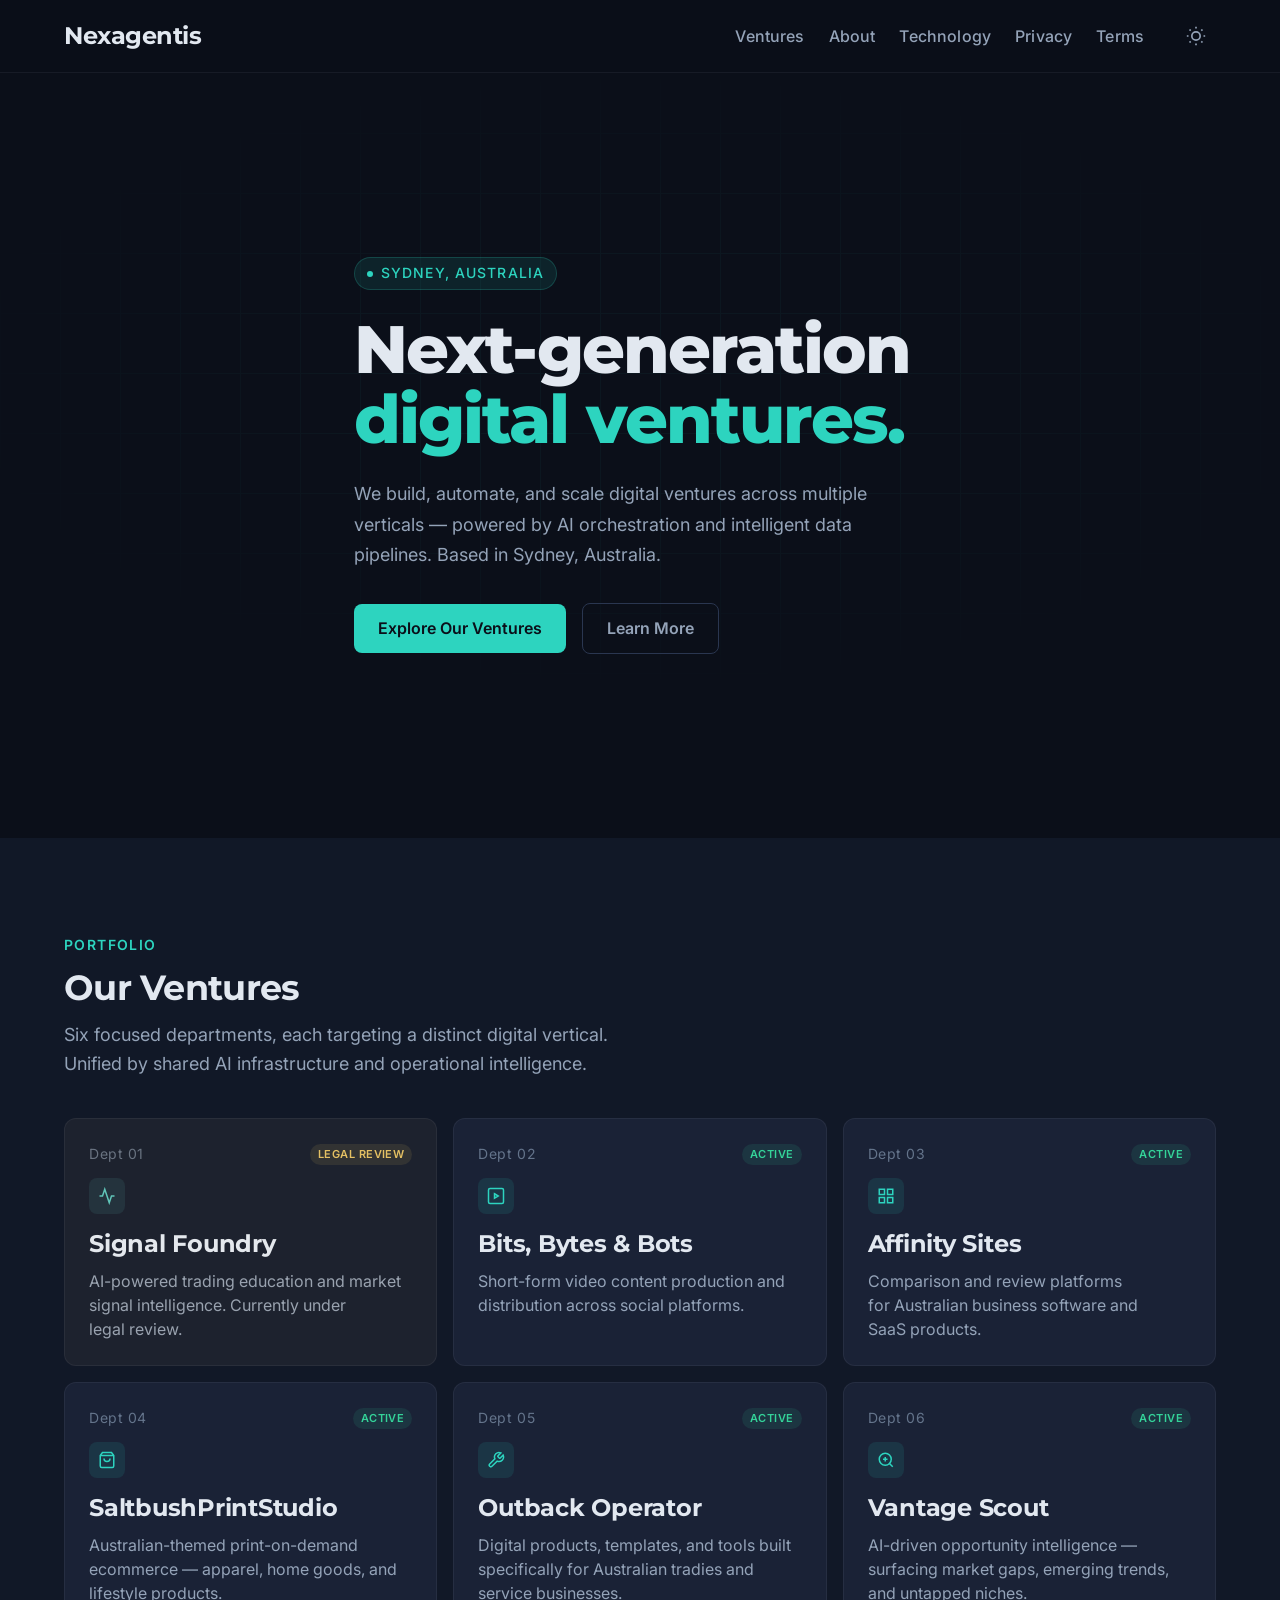
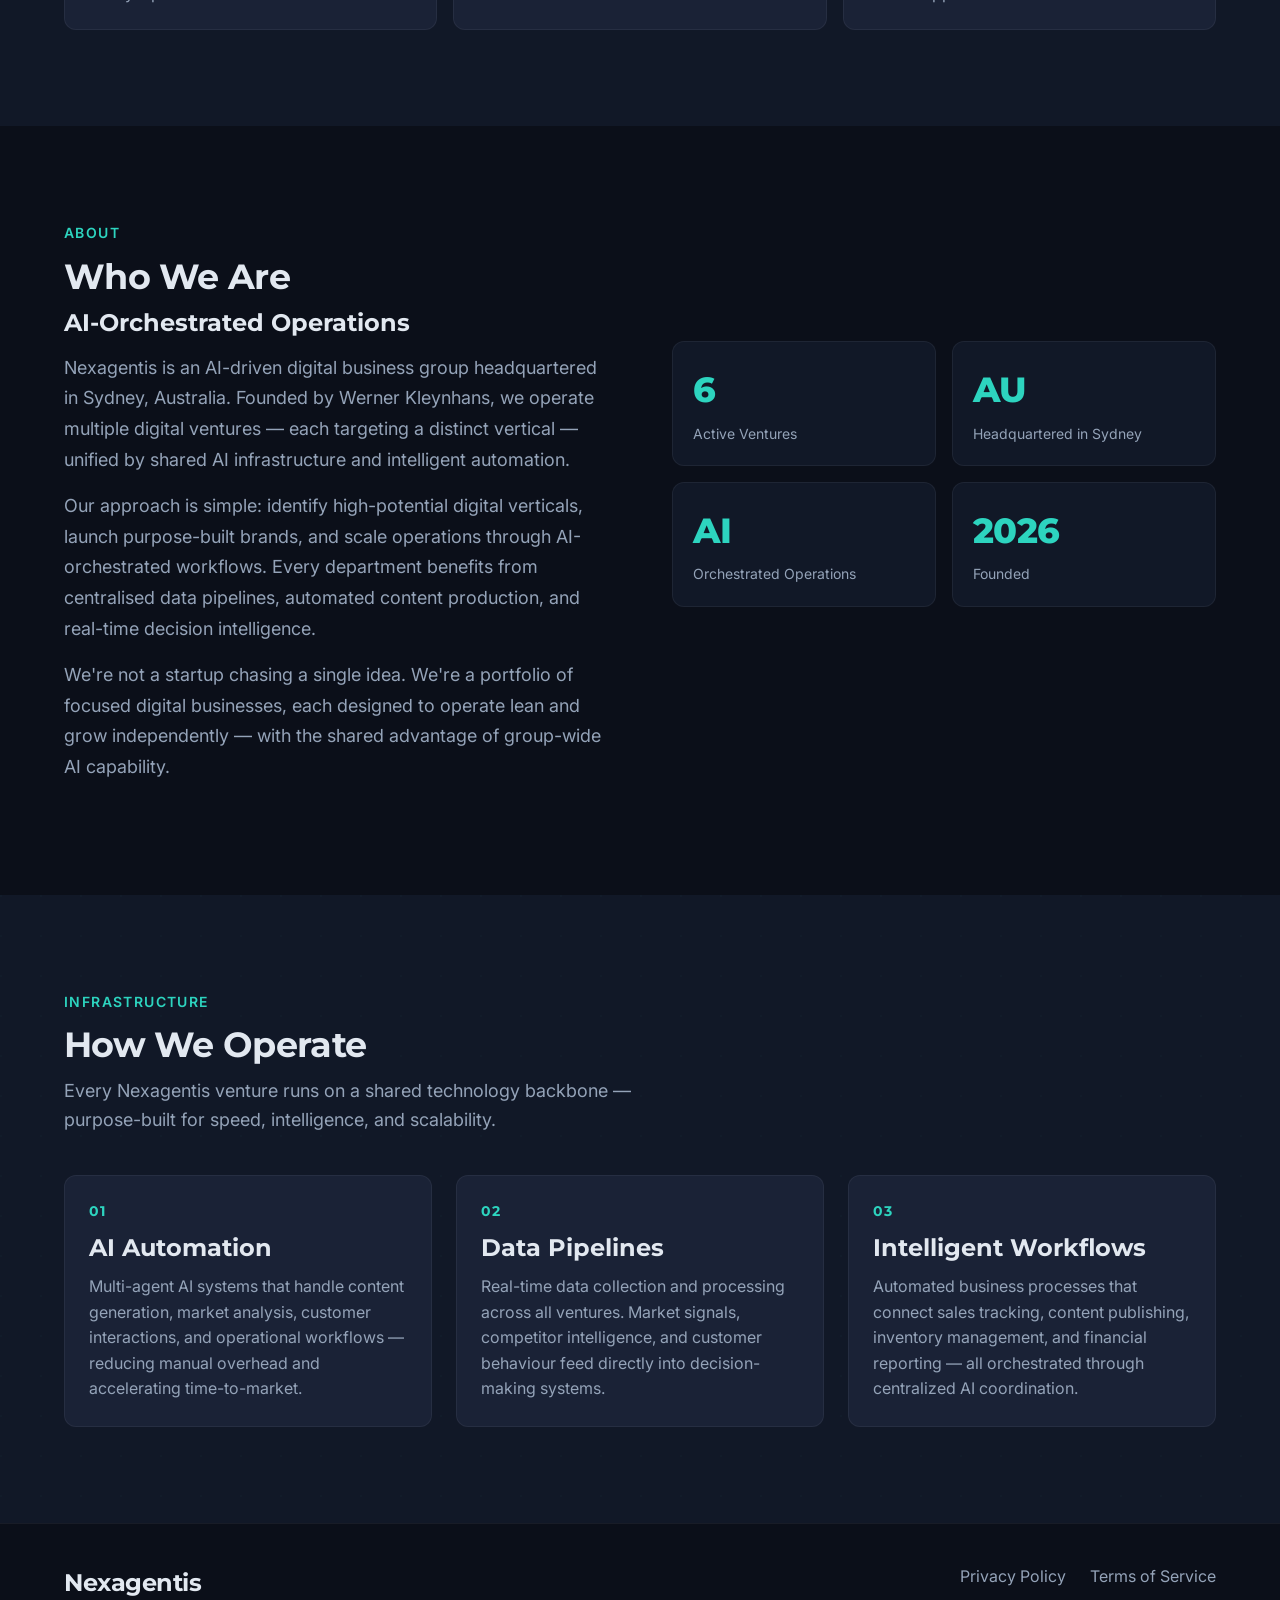
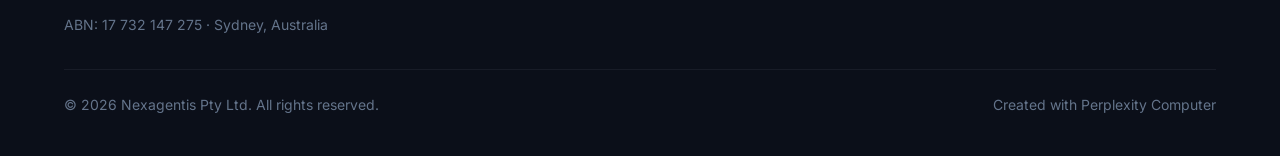
==== index.html @ 5424b8e6 "Initial commit: Nexagentis corporate website" ====
<!DOCTYPE html>
<html lang="en" data-theme="dark">
<head>
<!--
   ______                            __
  / ____/___  ____ ___  ____  __  __/ /____  _____
 / /   / __ \/ __ `__ \/ __ \/ / / / __/ _ \/ ___/
/ /___/ /_/ / / / / / / /_/ / /_/ / /_/  __/ /
\____/\____/_/ /_/ /_/ .___/\__,_/\__/\___/_/
                    /_/
        Created with Perplexity Computer
        https://www.perplexity.ai/computer
-->

<!-- Perplexity Computer Attribution — SEO Meta Tags -->
<meta name="generator" content="Perplexity Computer">
<meta name="author" content="Perplexity Computer">
<meta property="og:see_also" content="https://www.perplexity.ai/computer">
<link rel="author" href="https://www.perplexity.ai/computer">

<meta charset="UTF-8">
<meta name="viewport" content="width=device-width, initial-scale=1.0">
<title>Nexagentis — AI-Orchestrated Digital Business Group</title>
<meta name="description" content="Nexagentis is an AI-driven digital business group based in Sydney, Australia. We build and operate multiple digital ventures through intelligent automation and data-driven workflows.">
<meta property="og:title" content="Nexagentis — AI-Orchestrated Digital Business Group">
<meta property="og:description" content="Next-generation digital ventures powered by AI orchestration. Based in Sydney, Australia.">
<meta property="og:type" content="website">
<meta property="og:locale" content="en_AU">

<!-- Fonts -->
<link rel="preconnect" href="https://fonts.googleapis.com">
<link rel="preconnect" href="https://fonts.gstatic.com" crossorigin>
<link href="https://fonts.googleapis.com/css2?family=Montserrat:wght@400;500;600;700;800&family=Inter:wght@300;400;500;600&display=swap" rel="stylesheet">

<!-- Styles -->
<link rel="stylesheet" href="./base.css">
<link rel="stylesheet" href="./style.css">

<!-- Favicon (inline SVG data URL) -->
<link rel="icon" type="image/svg+xml" href="data:image/svg+xml,%3Csvg xmlns='http://www.w3.org/2000/svg' viewBox='0 0 32 32'%3E%3Crect width='32' height='32' rx='6' fill='%230b0f19'/%3E%3Ctext x='16' y='22' text-anchor='middle' font-family='Montserrat,sans-serif' font-weight='700' font-size='20' fill='%232dd4bf'%3EN%3C/text%3E%3C/svg%3E">

<!-- JSON-LD Structured Data -->
<script type="application/ld+json">
{
  "@context": "https://schema.org",
  "@type": "Organization",
  "name": "Nexagentis",
  "description": "AI-orchestrated digital business group based in Sydney, Australia.",
  "url": "https://nexagentis.com",
  "foundingLocation": {
    "@type": "Place",
    "name": "Sydney, Australia"
  },
  "founder": {
    "@type": "Person",
    "name": "Werner Kleynhans"
  },
  "creator": {
    "@type": "SoftwareApplication",
    "name": "Perplexity Computer",
    "url": "https://www.perplexity.ai/computer"
  }
}
</script>
</head>
<body>

<!-- Skip Link -->
<a href="#main" class="skip-link">Skip to content</a>

<!-- ==================== HEADER ==================== -->
<header class="header" id="header">
  <div class="header__inner">
    <a href="./index.html" class="header__logo" aria-label="Nexagentis Home">
      <span class="header__wordmark">Nexagentis</span>
    </a>

    <nav class="header__nav" aria-label="Primary navigation">
      <ul class="header__links" role="list">
        <li><a href="#ventures">Ventures</a></li>
        <li><a href="#about">About</a></li>
        <li><a href="#technology">Technology</a></li>
        <li><a href="./privacy.html">Privacy</a></li>
        <li><a href="./terms.html">Terms</a></li>
      </ul>
      <button class="theme-toggle" data-theme-toggle aria-label="Switch to light mode">
        <svg width="20" height="20" viewBox="0 0 24 24" fill="none" stroke="currentColor" stroke-width="2"><circle cx="12" cy="12" r="5"/><path d="M12 1v2M12 21v2M4.22 4.22l1.42 1.42M18.36 18.36l1.42 1.42M1 12h2M21 12h2M4.22 19.78l1.42-1.42M18.36 5.64l1.42-1.42"/></svg>
      </button>
    </nav>

    <button class="mobile-toggle" id="mobileToggle" aria-label="Open navigation menu" aria-expanded="false">
      <span></span><span></span><span></span>
    </button>
  </div>

  <!-- Mobile Nav -->
  <nav class="mobile-nav" id="mobileNav" aria-label="Mobile navigation">
    <a href="#ventures">Ventures</a>
    <a href="#about">About</a>
    <a href="#technology">Technology</a>
    <a href="./privacy.html">Privacy</a>
    <a href="./terms.html">Terms</a>
    <button class="theme-toggle" data-theme-toggle aria-label="Switch to light mode" style="align-self:flex-start;margin-top:var(--space-4)">
      <svg width="20" height="20" viewBox="0 0 24 24" fill="none" stroke="currentColor" stroke-width="2"><circle cx="12" cy="12" r="5"/><path d="M12 1v2M12 21v2M4.22 4.22l1.42 1.42M18.36 18.36l1.42 1.42M1 12h2M21 12h2M4.22 19.78l1.42-1.42M18.36 5.64l1.42-1.42"/></svg>
    </button>
  </nav>
</header>

<!-- ==================== MAIN ==================== -->
<main id="main">

  <!-- HERO -->
  <section class="hero section" aria-labelledby="hero-title">
    <div class="hero__grid-bg" aria-hidden="true"></div>
    <div class="container hero__content">
      <div class="hero__badge">Sydney, Australia</div>

      <h1 id="hero-title" class="hero__title">Next-generation<br><span>digital ventures.</span></h1>

      <p class="hero__description">We build, automate, and scale digital ventures across multiple verticals — powered by AI orchestration and intelligent data pipelines. Based in Sydney, Australia.</p>

      <div class="hero__cta-row">
        <a href="#ventures" class="btn btn--primary">Explore Our Ventures</a>
        <a href="#about" class="btn btn--ghost">Learn More</a>
      </div>
    </div>
  </section>

  <!-- VENTURES -->
  <section class="ventures section" id="ventures" aria-labelledby="ventures-title">
    <div class="container">
      <div class="section__label">Portfolio</div>
      <h2 class="section__title" id="ventures-title">Our Ventures</h2>
      <p class="section__desc">Six focused departments, each targeting a distinct digital vertical. Unified by shared AI infrastructure and operational intelligence.</p>

      <div class="ventures__grid">

        <!-- Signal Foundry (ON HOLD) -->
        <div class="venture-card venture-card--muted fade-in">
          <div class="venture-card__header">
            <span class="venture-card__dept">Dept 01</span>
            <span class="venture-card__status venture-card__status--hold">Legal Review</span>
          </div>
          <div class="venture-card__icon">
            <svg width="18" height="18" viewBox="0 0 24 24" fill="none" stroke="currentColor" stroke-width="2"><polyline points="22 12 18 12 15 21 9 3 6 12 2 12"/></svg>
          </div>
          <h3 class="venture-card__name">Signal Foundry</h3>
          <p class="venture-card__focus">AI-powered trading education and market signal intelligence. Currently under legal review.</p>
        </div>

        <!-- Bits, Bytes & Bots -->
        <div class="venture-card fade-in">
          <div class="venture-card__header">
            <span class="venture-card__dept">Dept 02</span>
            <span class="venture-card__status venture-card__status--active">Active</span>
          </div>
          <div class="venture-card__icon">
            <svg width="18" height="18" viewBox="0 0 24 24" fill="none" stroke="currentColor" stroke-width="2"><rect x="2" y="2" width="20" height="20" rx="2"/><path d="M10 9l5 3-5 3V9z"/></svg>
          </div>
          <h3 class="venture-card__name">Bits, Bytes &amp; Bots</h3>
          <p class="venture-card__focus">Short-form video content production and distribution across social platforms.</p>
        </div>

        <!-- Affinity Sites -->
        <div class="venture-card fade-in">
          <div class="venture-card__header">
            <span class="venture-card__dept">Dept 03</span>
            <span class="venture-card__status venture-card__status--active">Active</span>
          </div>
          <div class="venture-card__icon">
            <svg width="18" height="18" viewBox="0 0 24 24" fill="none" stroke="currentColor" stroke-width="2"><rect x="3" y="3" width="7" height="7"/><rect x="14" y="3" width="7" height="7"/><rect x="3" y="14" width="7" height="7"/><rect x="14" y="14" width="7" height="7"/></svg>
          </div>
          <h3 class="venture-card__name">Affinity Sites</h3>
          <p class="venture-card__focus">Comparison and review platforms for Australian business software and SaaS products.</p>
        </div>

        <!-- SaltbushPrintStudio -->
        <div class="venture-card fade-in">
          <div class="venture-card__header">
            <span class="venture-card__dept">Dept 04</span>
            <span class="venture-card__status venture-card__status--active">Active</span>
          </div>
          <div class="venture-card__icon">
            <svg width="18" height="18" viewBox="0 0 24 24" fill="none" stroke="currentColor" stroke-width="2"><path d="M6 2L3 6v14a2 2 0 002 2h14a2 2 0 002-2V6l-3-4z"/><line x1="3" y1="6" x2="21" y2="6"/><path d="M16 10a4 4 0 01-8 0"/></svg>
          </div>
          <h3 class="venture-card__name">SaltbushPrintStudio</h3>
          <p class="venture-card__focus">Australian-themed print-on-demand ecommerce — apparel, home goods, and lifestyle products.</p>
        </div>

        <!-- Outback Operator -->
        <div class="venture-card fade-in">
          <div class="venture-card__header">
            <span class="venture-card__dept">Dept 05</span>
            <span class="venture-card__status venture-card__status--active">Active</span>
          </div>
          <div class="venture-card__icon">
            <svg width="18" height="18" viewBox="0 0 24 24" fill="none" stroke="currentColor" stroke-width="2"><path d="M14.7 6.3a1 1 0 000 1.4l1.6 1.6a1 1 0 001.4 0l3.77-3.77a6 6 0 01-7.94 7.94l-6.91 6.91a2.12 2.12 0 01-3-3l6.91-6.91a6 6 0 017.94-7.94l-3.76 3.76z"/></svg>
          </div>
          <h3 class="venture-card__name">Outback Operator</h3>
          <p class="venture-card__focus">Digital products, templates, and tools built specifically for Australian tradies and service businesses.</p>
        </div>

        <!-- Vantage Scout -->
        <div class="venture-card fade-in">
          <div class="venture-card__header">
            <span class="venture-card__dept">Dept 06</span>
            <span class="venture-card__status venture-card__status--active">Active</span>
          </div>
          <div class="venture-card__icon">
            <svg width="18" height="18" viewBox="0 0 24 24" fill="none" stroke="currentColor" stroke-width="2"><circle cx="11" cy="11" r="8"/><line x1="21" y1="21" x2="16.65" y2="16.65"/><line x1="11" y1="8" x2="11" y2="14"/><line x1="8" y1="11" x2="14" y2="11"/></svg>
          </div>
          <h3 class="venture-card__name">Vantage Scout</h3>
          <p class="venture-card__focus">AI-driven opportunity intelligence — surfacing market gaps, emerging trends, and untapped niches.</p>
        </div>

      </div>
    </div>
  </section>

  <!-- ABOUT -->
  <section class="about section" id="about" aria-labelledby="about-title">
    <div class="container">
      <div class="section__label">About</div>
      <h2 class="section__title" id="about-title">Who We Are</h2>

      <div class="about__grid">
        <div class="about__text fade-in">
          <h3>AI-Orchestrated Operations</h3>
          <p>Nexagentis is an AI-driven digital business group headquartered in Sydney, Australia. Founded by Werner Kleynhans, we operate multiple digital ventures — each targeting a distinct vertical — unified by shared AI infrastructure and intelligent automation.</p>
          <p>Our approach is simple: identify high-potential digital verticals, launch purpose-built brands, and scale operations through AI-orchestrated workflows. Every department benefits from centralised data pipelines, automated content production, and real-time decision intelligence.</p>
          <p>We're not a startup chasing a single idea. We're a portfolio of focused digital businesses, each designed to operate lean and grow independently — with the shared advantage of group-wide AI capability.</p>
        </div>

        <div class="about__stats fade-in">
          <div class="stat-card">
            <div class="stat-card__number">6</div>
            <div class="stat-card__label">Active Ventures</div>
          </div>
          <div class="stat-card">
            <div class="stat-card__number">AU</div>
            <div class="stat-card__label">Headquartered in Sydney</div>
          </div>
          <div class="stat-card">
            <div class="stat-card__number">AI</div>
            <div class="stat-card__label">Orchestrated Operations</div>
          </div>
          <div class="stat-card">
            <div class="stat-card__number">2026</div>
            <div class="stat-card__label">Founded</div>
          </div>
        </div>
      </div>
    </div>
  </section>

  <!-- TECHNOLOGY -->
  <section class="technology section" id="technology" aria-labelledby="tech-title">
    <div class="technology__grid-bg" aria-hidden="true"></div>
    <div class="container" style="position:relative;z-index:1;">
      <div class="section__label">Infrastructure</div>
      <h2 class="section__title" id="tech-title">How We Operate</h2>
      <p class="section__desc">Every Nexagentis venture runs on a shared technology backbone — purpose-built for speed, intelligence, and scalability.</p>

      <div class="tech-pillars">
        <div class="tech-pillar fade-in">
          <div class="tech-pillar__number">01</div>
          <h3 class="tech-pillar__title">AI Automation</h3>
          <p class="tech-pillar__desc">Multi-agent AI systems that handle content generation, market analysis, customer interactions, and operational workflows — reducing manual overhead and accelerating time-to-market.</p>
        </div>
        <div class="tech-pillar fade-in">
          <div class="tech-pillar__number">02</div>
          <h3 class="tech-pillar__title">Data Pipelines</h3>
          <p class="tech-pillar__desc">Real-time data collection and processing across all ventures. Market signals, competitor intelligence, and customer behaviour feed directly into decision-making systems.</p>
        </div>
        <div class="tech-pillar fade-in">
          <div class="tech-pillar__number">03</div>
          <h3 class="tech-pillar__title">Intelligent Workflows</h3>
          <p class="tech-pillar__desc">Automated business processes that connect sales tracking, content publishing, inventory management, and financial reporting — all orchestrated through centralized AI coordination.</p>
        </div>
      </div>
    </div>
  </section>

</main>

<!-- ==================== FOOTER ==================== -->
<footer class="footer">
  <div class="container">
    <div class="footer__inner">
      <div class="footer__brand">
        <div class="footer__brand-name">Nexagentis</div>
        <p class="footer__abn">ABN: 17 732 147 275 · Sydney, Australia</p>

      </div>
      <div class="footer__links">
        <a href="./privacy.html">Privacy Policy</a>
        <a href="./terms.html">Terms of Service</a>
      </div>
    </div>
    <div class="footer__bottom">
      <span class="footer__copy">&copy; 2026 Nexagentis Pty Ltd. All rights reserved.</span>
      <a href="https://www.perplexity.ai/computer" target="_blank" rel="noopener noreferrer" class="footer__pplx">Created with Perplexity Computer</a>
    </div>
  </div>
</footer>

<script src="./app.js" defer></script>
</body>
</html>
---- base.css ----
/* base.css — Nexagentis */
*, *::before, *::after { box-sizing: border-box; margin: 0; padding: 0; }

html {
  -moz-text-size-adjust: none;
  -webkit-text-size-adjust: none;
  text-size-adjust: none;
  -webkit-font-smoothing: antialiased;
  -moz-osx-font-smoothing: grayscale;
  text-rendering: optimizeLegibility;
  scroll-behavior: smooth;
  hanging-punctuation: first last;
  scroll-padding-top: var(--space-16);
}

body {
  min-height: 100dvh;
  line-height: 1.6;
  font-family: var(--font-body, sans-serif);
  font-size: var(--text-base);
  color: var(--color-text);
  background-color: var(--color-bg);
}

img, picture, video, canvas, svg { display: block; max-width: 100%; height: auto; }
ul[role="list"], ol[role="list"] { list-style: none; }
input, button, textarea, select { font: inherit; color: inherit; }

h1, h2, h3, h4, h5, h6 { text-wrap: balance; line-height: 1.15; }
p, li, figcaption { text-wrap: pretty; max-width: 72ch; }

::selection {
  background: oklch(from var(--color-primary) l c h / 0.25);
  color: var(--color-text);
}

:focus-visible {
  outline: 2px solid var(--color-primary);
  outline-offset: 3px;
  border-radius: var(--radius-sm);
}

@media (prefers-reduced-motion: reduce) {
  *, *::before, *::after {
    animation-duration: 0.01ms !important;
    animation-iteration-count: 1 !important;
    transition-duration: 0.01ms !important;
    scroll-behavior: auto !important;
  }
}

button { cursor: pointer; background: none; border: none; }
table { border-collapse: collapse; width: 100%; }

a, button, [role="button"], [role="link"], input, textarea, select {
  transition: color var(--transition-interactive),
              background var(--transition-interactive),
              border-color var(--transition-interactive),
              box-shadow var(--transition-interactive);
}

.sr-only {
  position: absolute; width: 1px; height: 1px; padding: 0; margin: -1px;
  overflow: hidden; clip: rect(0, 0, 0, 0); white-space: nowrap; border-width: 0;
}
---- style.css ----
/* ============================================================
   NEXAGENTIS — Design Tokens & Component Styles
   Dark-first corporate site. Deep navy + teal/cyan accent.
   ============================================================ */

/* --- Fonts --- */
@import url('https://fonts.googleapis.com/css2?family=Montserrat:wght@400;500;600;700;800&family=Inter:wght@300;400;500;600&display=swap');

/* --- Type Scale (fluid clamp) --- */
:root {
  --text-xs:   clamp(0.75rem,  0.7rem  + 0.25vw, 0.875rem);
  --text-sm:   clamp(0.875rem, 0.8rem  + 0.35vw, 1rem);
  --text-base: clamp(1rem,     0.95rem + 0.25vw, 1.125rem);
  --text-lg:   clamp(1.125rem, 1rem    + 0.75vw, 1.5rem);
  --text-xl:   clamp(1.5rem,   1.2rem  + 1.25vw, 2.25rem);
  --text-2xl:  clamp(2rem,     1.2rem  + 2.5vw,  3.5rem);
  --text-3xl:  clamp(2.5rem,   1rem    + 4vw,    5rem);
  --text-hero: clamp(3rem,     0.5rem  + 7vw,    8rem);

  /* Spacing (4px system) */
  --space-1:  0.25rem;
  --space-2:  0.5rem;
  --space-3:  0.75rem;
  --space-4:  1rem;
  --space-5:  1.25rem;
  --space-6:  1.5rem;
  --space-8:  2rem;
  --space-10: 2.5rem;
  --space-12: 3rem;
  --space-16: 4rem;
  --space-20: 5rem;
  --space-24: 6rem;
  --space-32: 8rem;

  /* Radius */
  --radius-sm: 0.375rem;
  --radius-md: 0.5rem;
  --radius-lg: 0.75rem;
  --radius-xl: 1rem;
  --radius-full: 9999px;

  /* Transitions */
  --transition-interactive: 180ms cubic-bezier(0.16, 1, 0.3, 1);
  --ease-out: cubic-bezier(0.16, 1, 0.3, 1);
  --ease-in:  cubic-bezier(0.4, 0, 1, 1);

  /* Content widths */
  --content-narrow: 640px;
  --content-default: 960px;
  --content-wide: 1200px;
  --content-full: 100%;

  /* Fonts */
  --font-display: 'Montserrat', 'Helvetica Neue', sans-serif;
  --font-body: 'Inter', 'Helvetica Neue', sans-serif;
}

/* ==========================================================
   DARK MODE (DEFAULT) — Deep navy charcoal + teal accent
   Applied to :root so dark is the baseline.
   ========================================================== */
:root {
  --color-bg:               #0b0f19;
  --color-surface:          #111827;
  --color-surface-2:        #1a2236;
  --color-surface-offset:   #151d2e;
  --color-surface-dynamic:  #1e293b;
  --color-divider:          #1e293b;
  --color-border:           #2a3650;
  --color-text:             #e2e8f0;
  --color-text-muted:       #94a3b8;
  --color-text-faint:       #64748b;
  --color-text-inverse:     #0b0f19;
  --color-primary:          #2dd4bf;
  --color-primary-hover:    #5eead4;
  --color-primary-active:   #14b8a6;
  --color-primary-highlight: rgba(45, 212, 191, 0.1);
  --color-warning:          #fbbf24;
  --color-error:            #f87171;
  --color-success:          #34d399;
  --shadow-sm: 0 1px 2px rgba(0, 0, 0, 0.3);
  --shadow-md: 0 4px 12px rgba(0, 0, 0, 0.4);
  --shadow-lg: 0 12px 32px rgba(0, 0, 0, 0.5);
}

/* Duplicate for explicit dark toggle */
[data-theme="dark"] {
  --color-bg:               #0b0f19;
  --color-surface:          #111827;
  --color-surface-2:        #1a2236;
  --color-surface-offset:   #151d2e;
  --color-surface-dynamic:  #1e293b;
  --color-divider:          #1e293b;
  --color-border:           #2a3650;
  --color-text:             #e2e8f0;
  --color-text-muted:       #94a3b8;
  --color-text-faint:       #64748b;
  --color-text-inverse:     #0b0f19;
  --color-primary:          #2dd4bf;
  --color-primary-hover:    #5eead4;
  --color-primary-active:   #14b8a6;
  --color-primary-highlight: rgba(45, 212, 191, 0.1);
  --color-warning:          #fbbf24;
  --color-error:            #f87171;
  --color-success:          #34d399;
  --shadow-sm: 0 1px 2px rgba(0, 0, 0, 0.3);
  --shadow-md: 0 4px 12px rgba(0, 0, 0, 0.4);
  --shadow-lg: 0 12px 32px rgba(0, 0, 0, 0.5);
}

/* ==========================================================
   LIGHT MODE
   ========================================================== */
[data-theme="light"] {
  --color-bg:               #f1f5f9;
  --color-surface:          #ffffff;
  --color-surface-2:        #f8fafc;
  --color-surface-offset:   #e2e8f0;
  --color-surface-dynamic:  #e2e8f0;
  --color-divider:          #cbd5e1;
  --color-border:           #94a3b8;
  --color-text:             #0f172a;
  --color-text-muted:       #475569;
  --color-text-faint:       #94a3b8;
  --color-text-inverse:     #f1f5f9;
  --color-primary:          #0d9488;
  --color-primary-hover:    #0f766e;
  --color-primary-active:   #115e59;
  --color-primary-highlight: rgba(13, 148, 136, 0.08);
  --color-warning:          #d97706;
  --color-error:            #dc2626;
  --color-success:          #059669;
  --shadow-sm: 0 1px 2px rgba(15, 23, 42, 0.06);
  --shadow-md: 0 4px 12px rgba(15, 23, 42, 0.08);
  --shadow-lg: 0 12px 32px rgba(15, 23, 42, 0.12);
}

/* ============================
   LAYOUT
   ============================ */
.container {
  max-width: var(--content-wide);
  margin-inline: auto;
  padding-inline: var(--space-6);
}

.container--narrow {
  max-width: var(--content-default);
}

.section {
  padding-block: clamp(var(--space-12), 8vw, var(--space-24));
}

/* ============================
   HEADER
   ============================ */
.header {
  position: sticky;
  top: 0;
  z-index: 100;
  background: oklch(from var(--color-bg) l c h / 0.85);
  backdrop-filter: blur(16px);
  -webkit-backdrop-filter: blur(16px);
  border-bottom: 1px solid oklch(from var(--color-text) l c h / 0.06);
  transition: box-shadow 0.3s var(--ease-out);
}

.header--scrolled {
  box-shadow: var(--shadow-sm);
}

.header__inner {
  display: flex;
  align-items: center;
  justify-content: space-between;
  padding-block: var(--space-4);
  max-width: var(--content-wide);
  margin-inline: auto;
  padding-inline: var(--space-6);
}

.header__logo {
  display: flex;
  align-items: center;
  gap: var(--space-3);
  text-decoration: none;
  color: var(--color-text);
}

.header__logo svg {
  height: 32px;
  width: auto;
}

.header__wordmark {
  font-family: var(--font-display);
  font-weight: 700;
  font-size: var(--text-lg);
  letter-spacing: -0.02em;
  color: var(--color-text);
}

.header__nav {
  display: flex;
  align-items: center;
  gap: var(--space-8);
}

.header__links {
  display: flex;
  gap: var(--space-6);
  list-style: none;
}

.header__links a {
  font-family: var(--font-body);
  font-size: var(--text-sm);
  font-weight: 500;
  color: var(--color-text-muted);
  text-decoration: none;
  letter-spacing: 0.01em;
}

.header__links a:hover {
  color: var(--color-primary);
}

.theme-toggle {
  display: flex;
  align-items: center;
  justify-content: center;
  width: 40px;
  height: 40px;
  border-radius: var(--radius-md);
  color: var(--color-text-muted);
  transition: color var(--transition-interactive),
              background var(--transition-interactive);
}

.theme-toggle:hover {
  color: var(--color-text);
  background: var(--color-primary-highlight);
}

/* Mobile menu */
.mobile-toggle {
  display: none;
  flex-direction: column;
  justify-content: center;
  align-items: center;
  width: 44px;
  height: 44px;
  gap: 5px;
  cursor: pointer;
}

.mobile-toggle span {
  display: block;
  width: 22px;
  height: 2px;
  background: var(--color-text);
  border-radius: 2px;
  transition: transform 0.3s var(--ease-out), opacity 0.3s var(--ease-out);
}

.mobile-toggle.active span:nth-child(1) {
  transform: translateY(7px) rotate(45deg);
}
.mobile-toggle.active span:nth-child(2) {
  opacity: 0;
}
.mobile-toggle.active span:nth-child(3) {
  transform: translateY(-7px) rotate(-45deg);
}

.mobile-nav {
  display: none;
  position: fixed;
  inset: 0;
  top: 65px;
  z-index: 99;
  background: var(--color-bg);
  padding: var(--space-8) var(--space-6);
  flex-direction: column;
  gap: var(--space-6);
}

.mobile-nav.active {
  display: flex;
}

.mobile-nav a {
  font-family: var(--font-display);
  font-size: var(--text-xl);
  font-weight: 600;
  color: var(--color-text);
  text-decoration: none;
  padding-block: var(--space-2);
}

.mobile-nav a:hover {
  color: var(--color-primary);
}

@media (max-width: 768px) {
  .header__links,
  .header__nav .theme-toggle {
    display: none;
  }
  .mobile-toggle {
    display: flex;
  }
}

/* ============================
   HERO
   ============================ */
.hero {
  min-height: 85vh;
  display: flex;
  flex-direction: column;
  justify-content: center;
  position: relative;
  overflow: hidden;
  padding-block: clamp(var(--space-16), 12vw, var(--space-32));
}

.hero__grid-bg {
  position: absolute;
  inset: 0;
  opacity: 0.04;
  background-image:
    linear-gradient(var(--color-primary) 1px, transparent 1px),
    linear-gradient(90deg, var(--color-primary) 1px, transparent 1px);
  background-size: 60px 60px;
  mask-image: radial-gradient(ellipse 80% 60% at 50% 40%, black 30%, transparent 70%);
  -webkit-mask-image: radial-gradient(ellipse 80% 60% at 50% 40%, black 30%, transparent 70%);
  pointer-events: none;
}

.hero__content {
  position: relative;
  z-index: 1;
}

.hero__badge {
  display: inline-flex;
  align-items: center;
  gap: var(--space-2);
  font-family: var(--font-body);
  font-size: var(--text-xs);
  font-weight: 500;
  color: var(--color-primary);
  letter-spacing: 0.08em;
  text-transform: uppercase;
  margin-bottom: var(--space-6);
  padding: var(--space-1) var(--space-3);
  border: 1px solid oklch(from var(--color-primary) l c h / 0.2);
  border-radius: var(--radius-full);
  background: var(--color-primary-highlight);
}

.hero__badge::before {
  content: '';
  width: 6px;
  height: 6px;
  border-radius: 50%;
  background: var(--color-primary);
  animation: pulse-dot 2s ease-in-out infinite;
}

@keyframes pulse-dot {
  0%, 100% { opacity: 1; }
  50% { opacity: 0.4; }
}

.hero__title {
  font-family: var(--font-display);
  font-size: var(--text-3xl);
  font-weight: 800;
  color: var(--color-text);
  letter-spacing: -0.03em;
  line-height: 1.05;
  margin-bottom: var(--space-6);
  max-width: 14ch;
}

.hero__title span {
  color: var(--color-primary);
}

.hero__description {
  font-size: var(--text-base);
  color: var(--color-text-muted);
  max-width: 52ch;
  line-height: 1.7;
  margin-bottom: var(--space-8);
}

.hero__cta-row {
  display: flex;
  align-items: center;
  gap: var(--space-4);
  flex-wrap: wrap;
}

/* Buttons */
.btn {
  display: inline-flex;
  align-items: center;
  gap: var(--space-2);
  font-family: var(--font-body);
  font-size: var(--text-sm);
  font-weight: 600;
  padding: var(--space-3) var(--space-6);
  border-radius: var(--radius-md);
  text-decoration: none;
  transition: background var(--transition-interactive),
              color var(--transition-interactive),
              transform var(--transition-interactive),
              box-shadow var(--transition-interactive);
}

.btn:active {
  transform: translateY(0) scale(0.98);
}

.btn--primary {
  background: var(--color-primary);
  color: var(--color-bg);
}

.btn--primary:hover {
  background: var(--color-primary-hover);
  transform: translateY(-1px);
  box-shadow: 0 4px 20px oklch(from var(--color-primary) l c h / 0.3);
}

.btn--ghost {
  background: transparent;
  color: var(--color-text-muted);
  border: 1px solid var(--color-border);
}

.btn--ghost:hover {
  color: var(--color-text);
  border-color: var(--color-text-muted);
  transform: translateY(-1px);
}

/* ============================
   VENTURES / DEPARTMENTS
   ============================ */
.ventures {
  background: var(--color-surface);
}

.section__label {
  font-family: var(--font-body);
  font-size: var(--text-xs);
  font-weight: 600;
  color: var(--color-primary);
  letter-spacing: 0.1em;
  text-transform: uppercase;
  margin-bottom: var(--space-3);
}

.section__title {
  font-family: var(--font-display);
  font-size: var(--text-xl);
  font-weight: 700;
  color: var(--color-text);
  letter-spacing: -0.02em;
  margin-bottom: var(--space-3);
}

.section__desc {
  font-size: var(--text-base);
  color: var(--color-text-muted);
  max-width: 52ch;
  margin-bottom: var(--space-10);
}

.ventures__grid {
  display: grid;
  grid-template-columns: repeat(3, 1fr);
  gap: var(--space-4);
}

@media (max-width: 1024px) {
  .ventures__grid {
    grid-template-columns: repeat(2, 1fr);
  }
}

@media (max-width: 600px) {
  .ventures__grid {
    grid-template-columns: 1fr;
  }
}

.venture-card {
  background: var(--color-surface-2);
  border: 1px solid oklch(from var(--color-text) l c h / 0.06);
  border-radius: var(--radius-lg);
  padding: var(--space-6);
  display: flex;
  flex-direction: column;
  gap: var(--space-3);
  transition: border-color var(--transition-interactive),
              transform var(--transition-interactive),
              box-shadow var(--transition-interactive);
}

.venture-card:hover {
  border-color: oklch(from var(--color-primary) l c h / 0.2);
  transform: translateY(-2px);
  box-shadow: 0 8px 24px oklch(from var(--color-primary) l c h / 0.06);
}

.venture-card--muted {
  opacity: 0.5;
  filter: grayscale(0.4);
}

.venture-card--muted:hover {
  opacity: 0.7;
  transform: none;
  box-shadow: none;
}

.venture-card__header {
  display: flex;
  align-items: center;
  justify-content: space-between;
}

.venture-card__dept {
  font-family: var(--font-body);
  font-size: var(--text-xs);
  color: var(--color-text-faint);
  letter-spacing: 0.04em;
}

.venture-card__status {
  font-family: var(--font-body);
  font-size: 0.6875rem;
  font-weight: 600;
  padding: 2px var(--space-2);
  border-radius: var(--radius-full);
  letter-spacing: 0.04em;
  text-transform: uppercase;
}

.venture-card__status--active {
  color: var(--color-success);
  background: oklch(from var(--color-success) l c h / 0.1);
}

.venture-card__status--hold {
  color: var(--color-warning);
  background: oklch(from var(--color-warning) l c h / 0.1);
}

.venture-card__name {
  font-family: var(--font-display);
  font-size: var(--text-lg);
  font-weight: 700;
  color: var(--color-text);
  letter-spacing: -0.01em;
}

.venture-card__focus {
  font-size: var(--text-sm);
  color: var(--color-text-muted);
  line-height: 1.5;
}

.venture-card__icon {
  width: 36px;
  height: 36px;
  border-radius: var(--radius-md);
  background: var(--color-primary-highlight);
  display: flex;
  align-items: center;
  justify-content: center;
  color: var(--color-primary);
  margin-bottom: var(--space-1);
}

/* ============================
   ABOUT SECTION
   ============================ */
.about {
  position: relative;
}

.about__grid {
  display: grid;
  grid-template-columns: 1fr 1fr;
  gap: clamp(var(--space-8), 5vw, var(--space-16));
  align-items: start;
}

@media (max-width: 768px) {
  .about__grid {
    grid-template-columns: 1fr;
  }
}

.about__text h3 {
  font-family: var(--font-display);
  font-size: var(--text-lg);
  font-weight: 700;
  color: var(--color-text);
  margin-bottom: var(--space-4);
}

.about__text p {
  font-size: var(--text-base);
  color: var(--color-text-muted);
  line-height: 1.7;
  margin-bottom: var(--space-4);
}

.about__stats {
  display: grid;
  grid-template-columns: repeat(2, 1fr);
  gap: var(--space-4);
  margin-top: var(--space-8);
}

.stat-card {
  background: var(--color-surface);
  border: 1px solid oklch(from var(--color-text) l c h / 0.06);
  border-radius: var(--radius-lg);
  padding: var(--space-5);
}

.stat-card__number {
  font-family: var(--font-display);
  font-size: var(--text-xl);
  font-weight: 800;
  color: var(--color-primary);
  letter-spacing: -0.02em;
}

.stat-card__label {
  font-size: var(--text-xs);
  color: var(--color-text-muted);
  margin-top: var(--space-1);
}

/* ============================
   TECHNOLOGY SECTION
   ============================ */
.technology {
  background: var(--color-surface);
  position: relative;
  overflow: hidden;
}

.technology__grid-bg {
  position: absolute;
  inset: 0;
  opacity: 0.02;
  background-image:
    radial-gradient(circle at 1px 1px, var(--color-primary) 1px, transparent 0);
  background-size: 40px 40px;
  pointer-events: none;
}

.tech-pillars {
  display: grid;
  grid-template-columns: repeat(3, 1fr);
  gap: var(--space-6);
  margin-top: var(--space-4);
}

@media (max-width: 768px) {
  .tech-pillars {
    grid-template-columns: 1fr;
  }
}

.tech-pillar {
  padding: var(--space-6);
  border-radius: var(--radius-lg);
  background: var(--color-surface-2);
  border: 1px solid oklch(from var(--color-text) l c h / 0.06);
}

.tech-pillar__number {
  font-family: var(--font-display);
  font-size: var(--text-xs);
  font-weight: 700;
  color: var(--color-primary);
  margin-bottom: var(--space-3);
  letter-spacing: 0.08em;
}

.tech-pillar__title {
  font-family: var(--font-display);
  font-size: var(--text-lg);
  font-weight: 700;
  color: var(--color-text);
  margin-bottom: var(--space-3);
}

.tech-pillar__desc {
  font-size: var(--text-sm);
  color: var(--color-text-muted);
  line-height: 1.6;
}

/* ============================
   FOOTER
   ============================ */
.footer {
  border-top: 1px solid oklch(from var(--color-text) l c h / 0.06);
  padding-block: var(--space-10);
}

.footer__inner {
  display: flex;
  flex-wrap: wrap;
  justify-content: space-between;
  align-items: start;
  gap: var(--space-8);
}

.footer__brand {
  display: flex;
  flex-direction: column;
  gap: var(--space-3);
}

.footer__brand-name {
  font-family: var(--font-display);
  font-weight: 700;
  font-size: var(--text-lg);
  color: var(--color-text);
  letter-spacing: -0.02em;
}

.footer__abn {
  font-size: var(--text-xs);
  color: var(--color-text-faint);
}

.footer__links {
  display: flex;
  gap: var(--space-6);
  flex-wrap: wrap;
}

.footer__links a {
  font-size: var(--text-sm);
  color: var(--color-text-muted);
  text-decoration: none;
}

.footer__links a:hover {
  color: var(--color-primary);
}

.footer__bottom {
  margin-top: var(--space-8);
  padding-top: var(--space-6);
  border-top: 1px solid oklch(from var(--color-text) l c h / 0.06);
  display: flex;
  flex-wrap: wrap;
  justify-content: space-between;
  align-items: center;
  gap: var(--space-4);
}

.footer__copy {
  font-size: var(--text-xs);
  color: var(--color-text-faint);
}

.footer__pplx {
  font-size: var(--text-xs);
  color: var(--color-text-faint);
  text-decoration: none;
}

.footer__pplx:hover {
  color: var(--color-text-muted);
}

/* ============================
   LEGAL PAGES (privacy, terms)
   ============================ */
.legal-page {
  padding-block: clamp(var(--space-12), 8vw, var(--space-24));
}

.legal-content {
  max-width: var(--content-default);
  margin-inline: auto;
}

.legal-content h1 {
  font-family: var(--font-display);
  font-size: var(--text-2xl);
  font-weight: 800;
  color: var(--color-text);
  letter-spacing: -0.02em;
  margin-bottom: var(--space-2);
}

.legal-content .legal-updated {
  font-size: var(--text-sm);
  color: var(--color-text-faint);
  margin-bottom: var(--space-10);
}

.legal-content h2 {
  font-family: var(--font-display);
  font-size: var(--text-lg);
  font-weight: 700;
  color: var(--color-text);
  margin-top: var(--space-10);
  margin-bottom: var(--space-4);
}

.legal-content h3 {
  font-family: var(--font-display);
  font-size: var(--text-base);
  font-weight: 600;
  color: var(--color-text);
  margin-top: var(--space-6);
  margin-bottom: var(--space-3);
}

.legal-content p {
  font-size: var(--text-base);
  color: var(--color-text-muted);
  line-height: 1.7;
  margin-bottom: var(--space-4);
  max-width: 72ch;
}

.legal-content ul, .legal-content ol {
  margin-bottom: var(--space-4);
  padding-left: var(--space-6);
}

.legal-content li {
  font-size: var(--text-base);
  color: var(--color-text-muted);
  line-height: 1.7;
  margin-bottom: var(--space-2);
}

.legal-content a {
  color: var(--color-primary);
  text-decoration: underline;
  text-underline-offset: 3px;
}

.legal-content a:hover {
  color: var(--color-primary-hover);
}

.legal-content .highlight-box {
  background: var(--color-primary-highlight);
  border: 1px solid oklch(from var(--color-primary) l c h / 0.15);
  border-radius: var(--radius-lg);
  padding: var(--space-6);
  margin-block: var(--space-6);
}

.legal-content .highlight-box h3 {
  margin-top: 0;
  color: var(--color-primary);
}

/* ============================
   SCROLL ANIMATIONS (JS-driven IntersectionObserver)
   ============================ */
.fade-in {
  opacity: 0;
  transition: opacity 0.6s cubic-bezier(0.16, 1, 0.3, 1),
              transform 0.6s cubic-bezier(0.16, 1, 0.3, 1);
  transform: translateY(12px);
}

.fade-in.visible {
  opacity: 1;
  transform: translateY(0);
}

/* Stagger venture cards */
.ventures__grid .fade-in:nth-child(1) { transition-delay: 0s; }
.ventures__grid .fade-in:nth-child(2) { transition-delay: 0.06s; }
.ventures__grid .fade-in:nth-child(3) { transition-delay: 0.12s; }
.ventures__grid .fade-in:nth-child(4) { transition-delay: 0.18s; }
.ventures__grid .fade-in:nth-child(5) { transition-delay: 0.24s; }
.ventures__grid .fade-in:nth-child(6) { transition-delay: 0.3s; }

.tech-pillars .fade-in:nth-child(1) { transition-delay: 0s; }
.tech-pillars .fade-in:nth-child(2) { transition-delay: 0.08s; }
.tech-pillars .fade-in:nth-child(3) { transition-delay: 0.16s; }

@media (prefers-reduced-motion: reduce) {
  .fade-in {
    opacity: 1;
    transform: none;
    transition: none;
  }
}

/* ============================
   SKIP LINK
   ============================ */
.skip-link {
  position: absolute;
  top: -100%;
  left: var(--space-4);
  background: var(--color-primary);
  color: var(--color-bg);
  padding: var(--space-2) var(--space-4);
  border-radius: var(--radius-md);
  font-size: var(--text-sm);
  font-weight: 600;
  z-index: 200;
  text-decoration: none;
}

.skip-link:focus {
  top: var(--space-2);
}
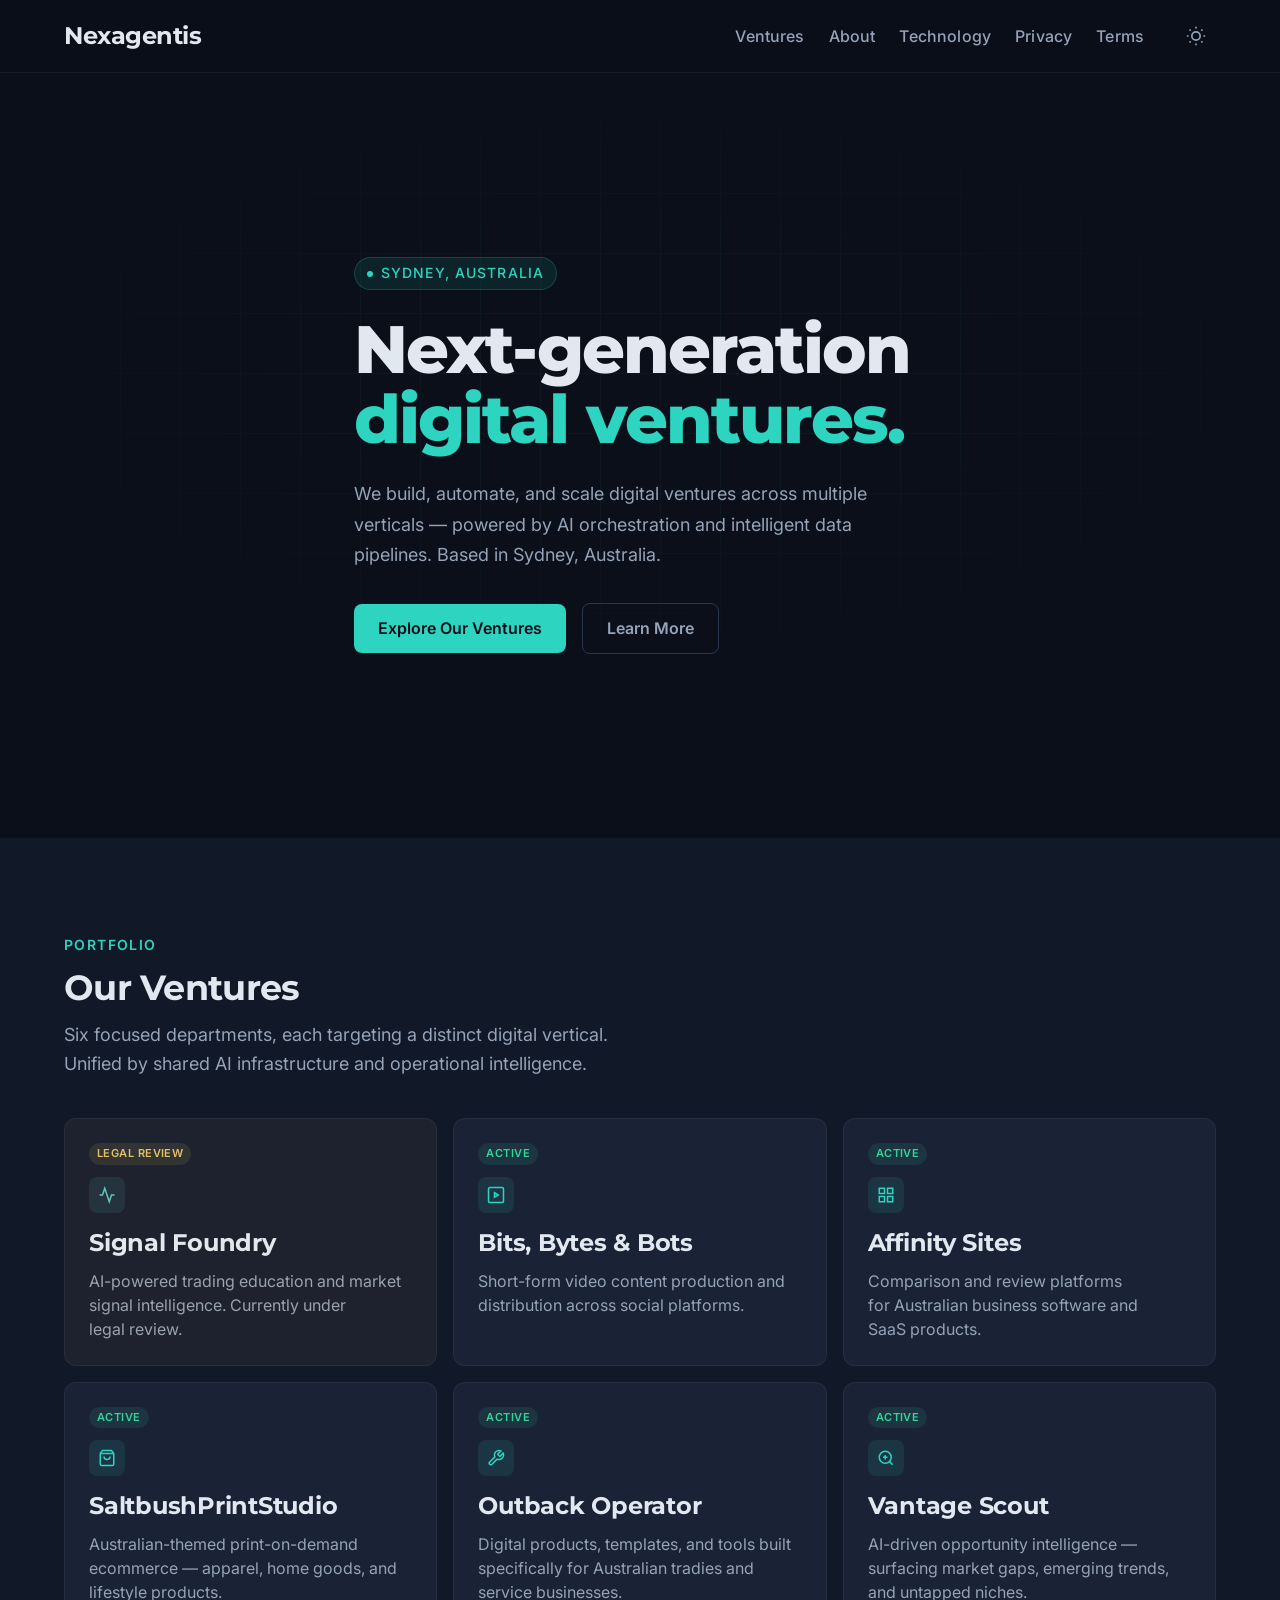
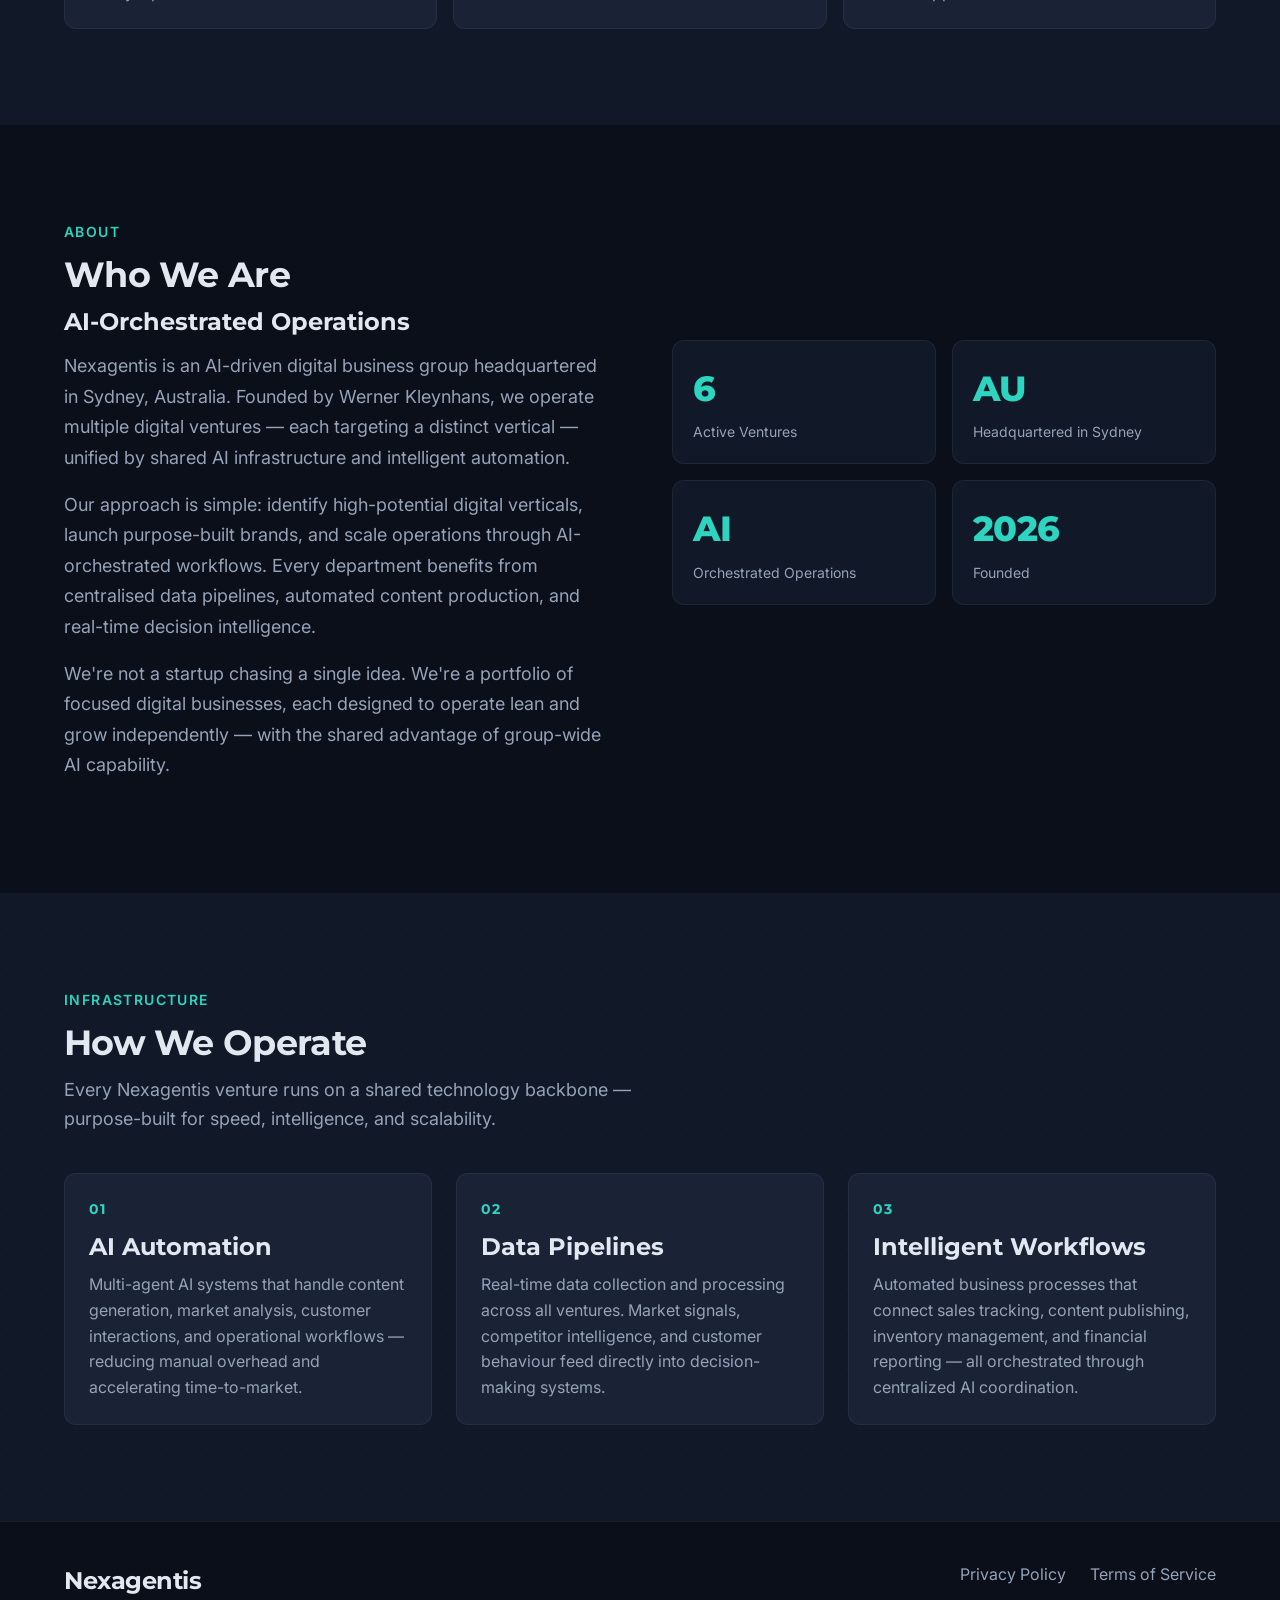
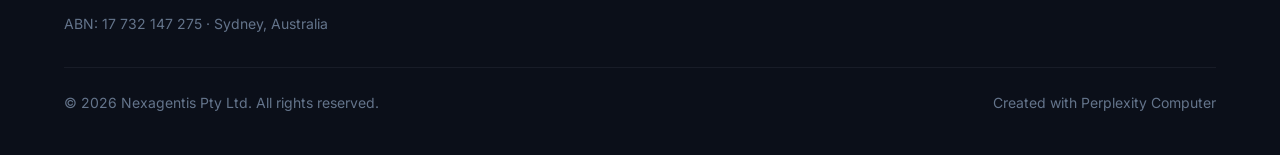
==== commit 9c97c84b: "Remove internal dept references from venture cards" ====
--- a/index.html
+++ b/index.html
@@ -18,6 +18,7 @@
 <meta property="og:see_also" content="https://www.perplexity.ai/computer">
 <link rel="author" href="https://www.perplexity.ai/computer">
 
+<meta name="google-site-verification" content="q9xl10r1lUL63_qPmJ6CTNbsOeiQvGJz5Ln6v0MZr7o" />
 <meta charset="UTF-8">
 <meta name="viewport" content="width=device-width, initial-scale=1.0">
 <title>Nexagentis — AI-Orchestrated Digital Business Group</title>
@@ -138,7 +139,6 @@
         <!-- Signal Foundry (ON HOLD) -->
         <div class="venture-card venture-card--muted fade-in">
           <div class="venture-card__header">
-            <span class="venture-card__dept">Dept 01</span>
             <span class="venture-card__status venture-card__status--hold">Legal Review</span>
           </div>
           <div class="venture-card__icon">
@@ -151,7 +151,6 @@
         <!-- Bits, Bytes & Bots -->
         <div class="venture-card fade-in">
           <div class="venture-card__header">
-            <span class="venture-card__dept">Dept 02</span>
             <span class="venture-card__status venture-card__status--active">Active</span>
           </div>
           <div class="venture-card__icon">
@@ -164,7 +163,6 @@
         <!-- Affinity Sites -->
         <div class="venture-card fade-in">
           <div class="venture-card__header">
-            <span class="venture-card__dept">Dept 03</span>
             <span class="venture-card__status venture-card__status--active">Active</span>
           </div>
           <div class="venture-card__icon">
@@ -177,7 +175,6 @@
         <!-- SaltbushPrintStudio -->
         <div class="venture-card fade-in">
           <div class="venture-card__header">
-            <span class="venture-card__dept">Dept 04</span>
             <span class="venture-card__status venture-card__status--active">Active</span>
           </div>
           <div class="venture-card__icon">
@@ -190,7 +187,6 @@
         <!-- Outback Operator -->
         <div class="venture-card fade-in">
           <div class="venture-card__header">
-            <span class="venture-card__dept">Dept 05</span>
             <span class="venture-card__status venture-card__status--active">Active</span>
           </div>
           <div class="venture-card__icon">
@@ -203,7 +199,6 @@
         <!-- Vantage Scout -->
         <div class="venture-card fade-in">
           <div class="venture-card__header">
-            <span class="venture-card__dept">Dept 06</span>
             <span class="venture-card__status venture-card__status--active">Active</span>
           </div>
           <div class="venture-card__icon">
@@ -306,4 +301,4 @@
 
 <script src="./app.js" defer></script>
 </body>
-</html>+</html>
